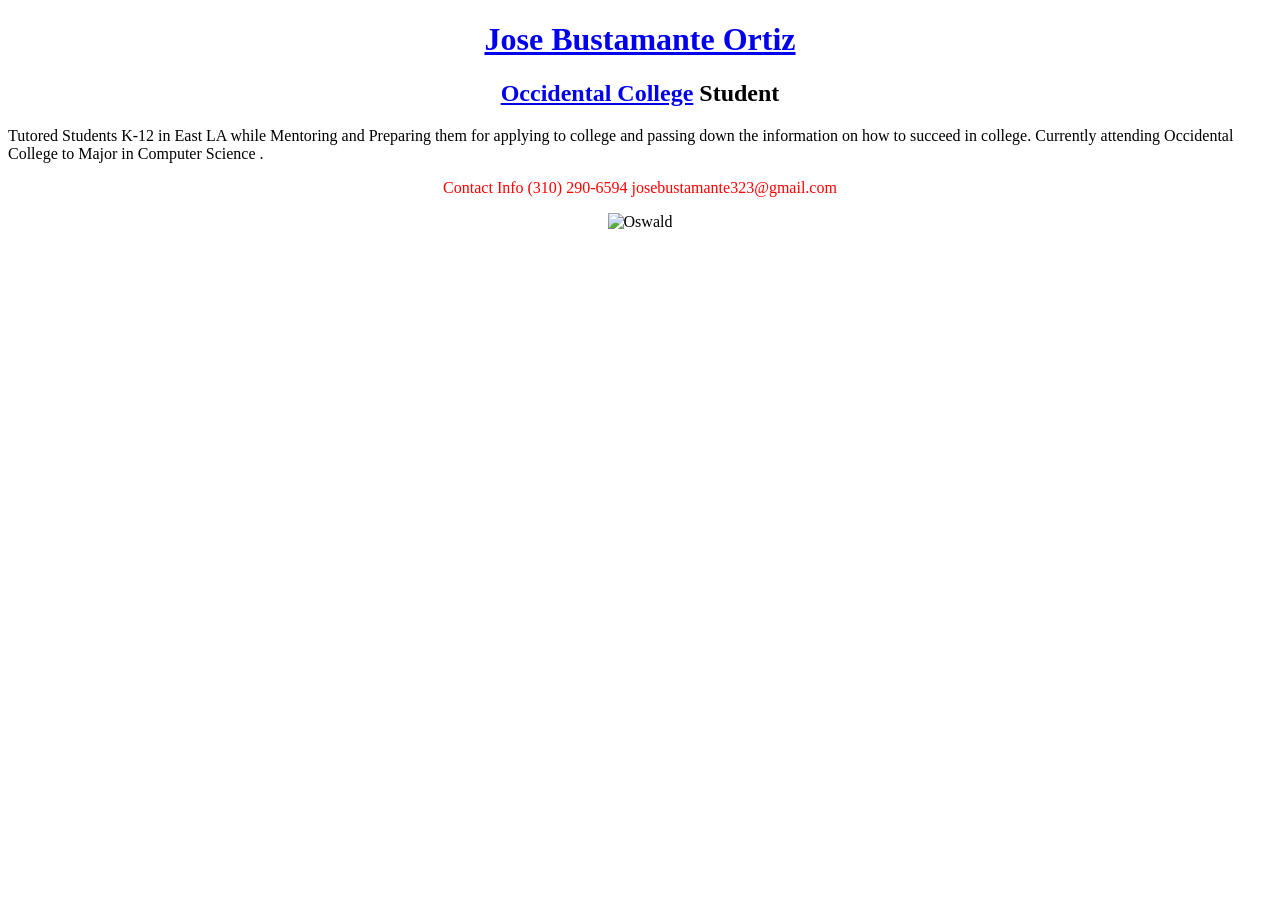
==== index.html @ 04fa24ae "Updated Lab 7 Website Check" ====
<!DOCTYPE HTML>
<html xmlns="http://www.w3.org/1999/html">
<head>
<meta charset="utf-8">
<title>Jose Bustamante's Website</title>
</head>
    <style>
        h1{text-align: center;}
    </style>
    <h1> <a href=<"www.linkedin.com/in/jose-bustamanteortiz">Jose Bustamante Ortiz</a></h1>
<body>
    <style>
        h2{text-align: center;}
        .ital { font-style:italic}
        .bold { font-weight:bold}
    </style>
    <h2><a href=<"https://oxy.edu">Occidental College</a> Student</h2>
</body>
Tutored Students K-12 in East LA while Mentoring and Preparing them for applying to college
        and passing down the information on how to succeed in college. Currently attending Occidental
        College to Major in Computer Science .

    <p style = "color: red">  Contact Info
    (310) 290-6594
    josebustamante323@gmail.com
    <p>
    <style>
        p{text-align: center;}
    </style>
<img src=https://www.oxy.edu/sites/default/files/oswald_400x400.png alt="Oswald">

</html>
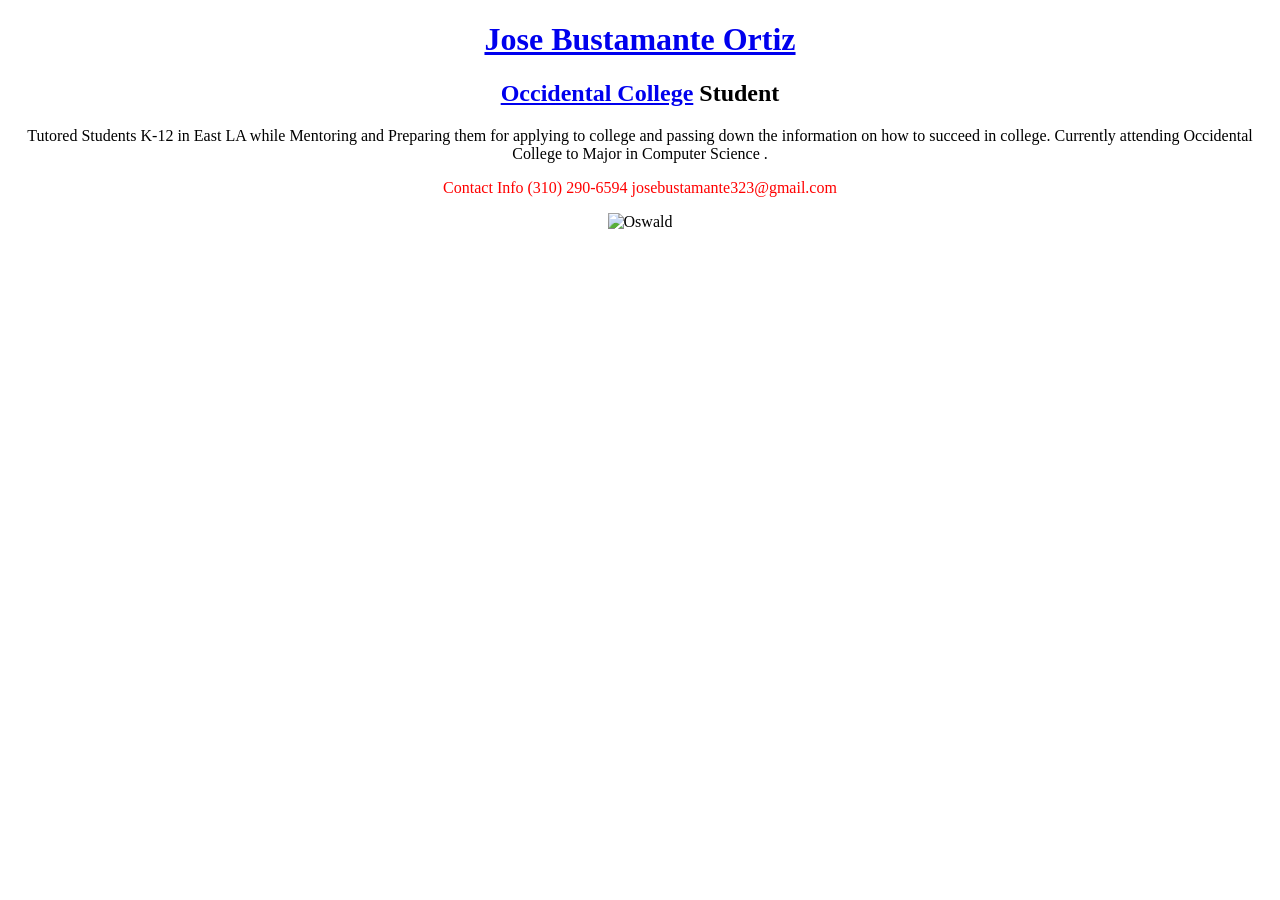
==== commit 704e92ed: "Final Lab 7 Fixed Both Links Now" ====
--- a/index.html
+++ b/index.html
@@ -3,30 +3,29 @@
 <head>
 <meta charset="utf-8">
 <title>Jose Bustamante's Website</title>
-</head>
     <style>
-        h1{text-align: center;}
-    </style>
-    <h1> <a href=<"www.linkedin.com/in/jose-bustamanteortiz">Jose Bustamante Ortiz</a></h1>
-<body>
-    <style>
-        h2{text-align: center;}
+        h1 {text-align: center;}
+         h2{text-align: center;}
         .ital { font-style:italic}
         .bold { font-weight:bold}
+        p{text-align: center;}
     </style>
-    <h2><a href=<"https://oxy.edu">Occidental College</a> Student</h2>
-</body>
-Tutored Students K-12 in East LA while Mentoring and Preparing them for applying to college
+</head>
+<body>
+
+    <h1> <a href="https://www.linkedin.com/in/jose-bustamanteortiz/">Jose Bustamante Ortiz</a></h1>
+
+    <h2><a href="https://oxy.edu">Occidental College</a> Student</h2>
+
+<p>Tutored Students K-12 in East LA while Mentoring and Preparing them for applying to college
         and passing down the information on how to succeed in college. Currently attending Occidental
-        College to Major in Computer Science .
+        College to Major in Computer Science .</p>
 
     <p style = "color: red">  Contact Info
     (310) 290-6594
     josebustamante323@gmail.com
     <p>
-    <style>
-        p{text-align: center;}
-    </style>
+
 <img src=https://www.oxy.edu/sites/default/files/oswald_400x400.png alt="Oswald">
-
+</body>
 </html>
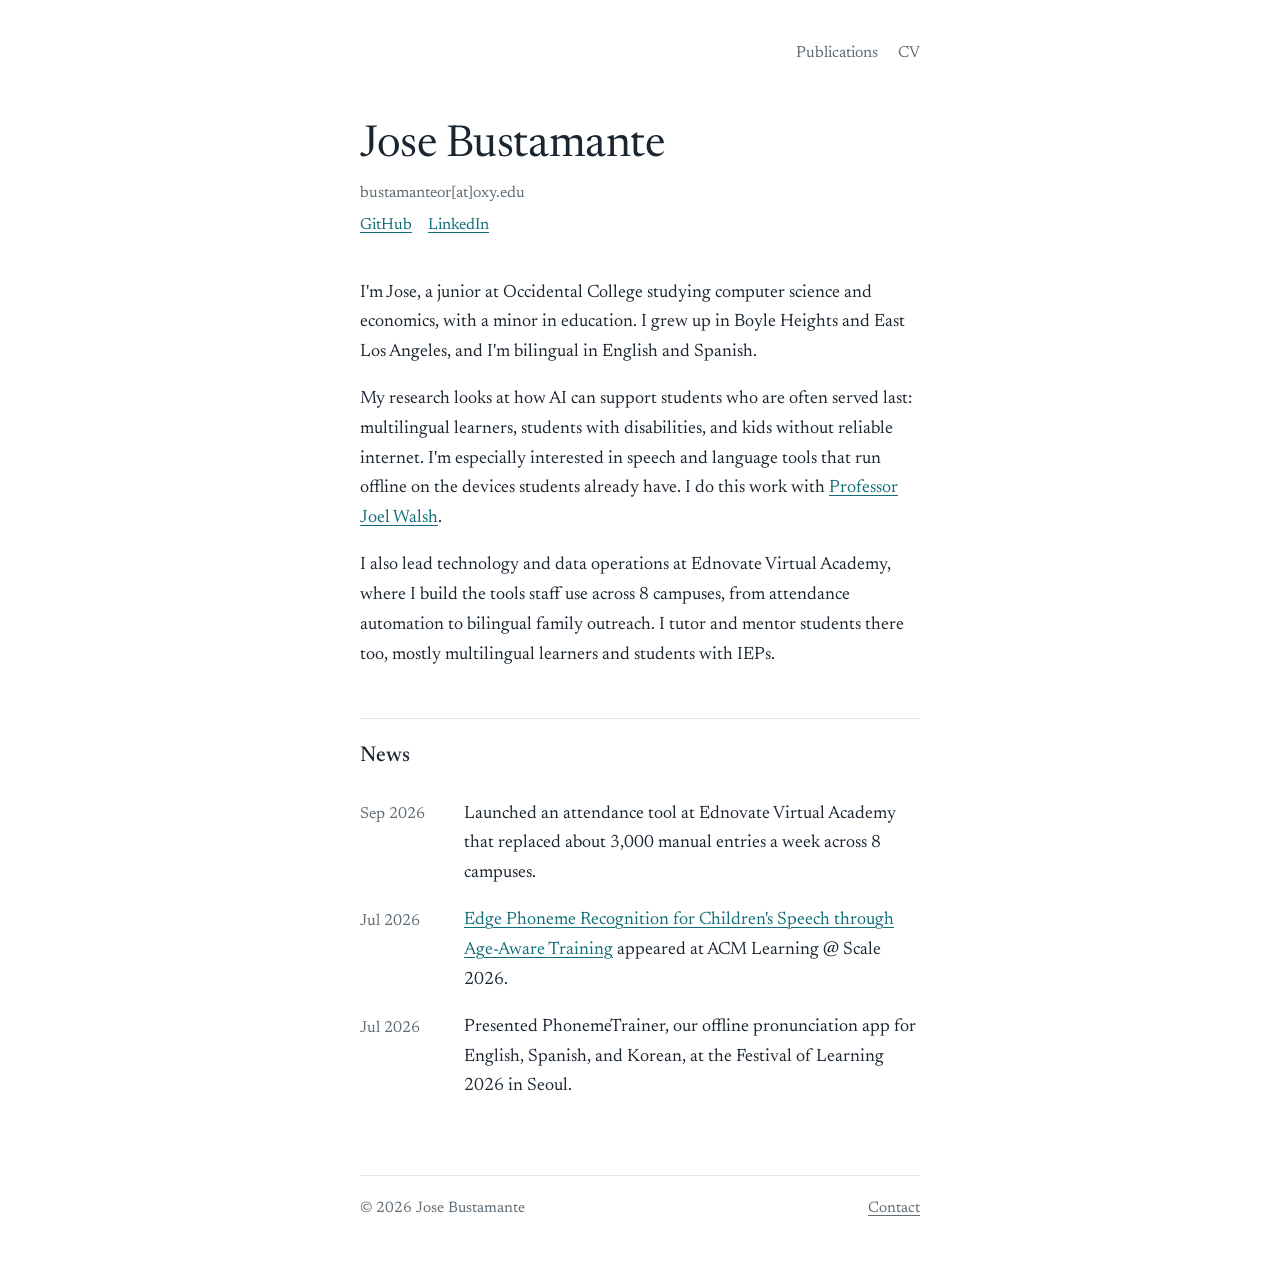
==== commit aeee3fab: "Initial Commit" ====
--- a/index.html
+++ b/index.html
@@ -1,31 +1,51 @@
-<!DOCTYPE HTML>
-<html xmlns="http://www.w3.org/1999/html">
-<head>
-<meta charset="utf-8">
-<title>Jose Bustamante's Website</title>
-    <style>
-        h1 {text-align: center;}
-         h2{text-align: center;}
-        .ital { font-style:italic}
-        .bold { font-weight:bold}
-        p{text-align: center;}
-    </style>
-</head>
-<body>
-
-    <h1> <a href="https://www.linkedin.com/in/jose-bustamanteortiz/">Jose Bustamante Ortiz</a></h1>
-
-    <h2><a href="https://oxy.edu">Occidental College</a> Student</h2>
-
-<p>Tutored Students K-12 in East LA while Mentoring and Preparing them for applying to college
-        and passing down the information on how to succeed in college. Currently attending Occidental
-        College to Major in Computer Science .</p>
-
-    <p style = "color: red">  Contact Info
-    (310) 290-6594
-    josebustamante323@gmail.com
-    <p>
-
-<img src=https://www.oxy.edu/sites/default/files/oswald_400x400.png alt="Oswald">
-</body>
-</html>+<!DOCTYPE html>
+<html lang="en">
+<head>
+<meta charset="utf-8">
+<meta name="viewport" content="width=device-width, initial-scale=1">
+<link rel="preconnect" href="https://fonts.googleapis.com">
+<link rel="preconnect" href="https://fonts.gstatic.com" crossorigin>
+<link href="https://fonts.googleapis.com/css2?family=Newsreader:ital,opsz,wght@0,6..72,400;0,6..72,500;1,6..72,400&display=swap" rel="stylesheet">
+<link rel="stylesheet" href="style.css">
+<title>Jose Bustamante</title>
+<meta name="description" content="Jose Bustamante: research on AI for multilingual learners, and data systems for schools.">
+</head>
+<body>
+<div class="wrap">
+  <nav>
+    <a href="publications.html">Publications</a>
+    <a href="cv.pdf">CV</a>
+  </nav>
+
+  <header>
+    <h1>Jose Bustamante</h1>
+    <p class="contact">bustamanteor[at]oxy.edu</p>
+    <ul class="links">
+      <li><a href="https://github.com/deterry">GitHub</a></li>
+      <li><a href="https://www.linkedin.com/in/YOUR-HANDLE/">LinkedIn</a></li>
+      <!-- <li><a href="https://scholar.google.com/citations?user=YOUR-ID">Scholar</a></li> -->
+    </ul>
+  </header>
+
+  <main>
+    <p>I'm Jose, a junior at Occidental College studying computer science and economics, with a minor in education. I grew up in Boyle Heights and East Los Angeles, and I'm bilingual in English and Spanish.</p>
+
+    <p>My research looks at how AI can support students who are often served last: multilingual learners, students with disabilities, and kids without reliable internet. I'm especially interested in speech and language tools that run offline on the devices students already have. I do this work with <a href="https://www.oxy.edu/academics/faculty/joel-walsh">Professor Joel Walsh</a>.</p>
+
+    <p>I also lead technology and data operations at Ednovate Virtual Academy, where I build the tools staff use across 8 campuses, from attendance automation to bilingual family outreach. I tutor and mentor students there too, mostly multilingual learners and students with IEPs.</p>
+
+    <h2>News</h2>
+    <ul class="news">
+      <li><time datetime="2026-09">Sep 2026</time><span>Launched an attendance tool at Ednovate Virtual Academy that replaced about 3,000 manual entries a week across 8 campuses.</span></li>
+      <li><time datetime="2026-07">Jul 2026</time><span><a href="https://arxiv.org/pdf/2608.10206">Edge Phoneme Recognition for Children's Speech through Age-Aware Training</a> appeared at ACM Learning @ Scale 2026.</span></li>
+      <li><time datetime="2026-07">Jul 2026</time><span>Presented PhonemeTrainer, our offline pronunciation app for English, Spanish, and Korean, at the Festival of Learning 2026 in Seoul.</span></li>
+    </ul>
+  </main>
+
+  <footer>
+    <span>&copy; 2026 Jose Bustamante</span>
+    <a href="mailto:bustamanteor@oxy.edu">Contact</a>
+  </footer>
+</div>
+</body>
+</html>
--- a/style.css
+++ b/style.css
@@ -0,0 +1,51 @@
+:root{
+  --bg:#FFFFFF; --ink:#1B2530; --muted:#5F6B75; --rule:#E3E7EA; --accent:#0F6E75;
+  --measure:38rem;
+}
+@media (prefers-color-scheme: dark){
+  :root{ --bg:#121A21; --ink:#E6ECF0; --muted:#98A6B1; --rule:#26323C; --accent:#6FB3BA; }
+}
+*{box-sizing:border-box}
+html{-webkit-text-size-adjust:100%}
+body{
+  margin:0; background:var(--bg); color:var(--ink);
+  font-family:"Newsreader", Georgia, "Times New Roman", serif;
+  font-size:1.125rem; line-height:1.65; font-optical-sizing:auto;
+}
+.wrap{max-width:var(--measure); margin:0 auto; padding:2.5rem 1.5rem 4rem}
+
+nav{display:flex; justify-content:flex-end; gap:1.25rem; font-size:1rem; margin-bottom:3.5rem}
+nav a{color:var(--muted); text-decoration:none}
+nav a:hover, nav a[aria-current="page"]{color:var(--ink)}
+
+a{color:var(--accent); text-decoration-thickness:1px; text-underline-offset:.18em}
+a:hover{text-decoration-thickness:2px}
+a:focus-visible{outline:2px solid var(--accent); outline-offset:3px; border-radius:2px}
+
+h1{font-weight:400; font-size:2.75rem; line-height:1.1; letter-spacing:-.01em; margin:0 0 .6rem}
+.contact{color:var(--muted); font-size:1rem; margin:0 0 .35rem}
+.links{display:flex; flex-wrap:wrap; gap:1rem; font-size:1rem; margin:0 0 2.5rem; padding:0; list-style:none}
+
+p{margin:0 0 1.1rem}
+h2{font-weight:500; font-size:1.35rem; margin:3rem 0 1rem; padding-top:1.25rem; border-top:1px solid var(--rule)}
+
+.news{list-style:none; margin:0; padding:0}
+.news li{display:grid; grid-template-columns:5.5rem 1fr; gap:1rem; padding:.55rem 0}
+.news time{color:var(--muted); font-size:1rem; font-variant-numeric:tabular-nums; padding-top:.1rem}
+
+.pubs{list-style:none; margin:0; padding:0}
+.pubs li{margin:0 0 1.75rem}
+.pub-title{font-weight:500}
+.pub-meta{color:var(--muted); font-size:1rem; margin:.15rem 0 .35rem}
+.pub-links{display:flex; gap:1rem; font-size:1rem}
+
+footer{margin-top:4rem; padding-top:1.25rem; border-top:1px solid var(--rule); color:var(--muted);
+  font-size:.95rem; display:flex; justify-content:space-between; gap:1rem; flex-wrap:wrap}
+footer a{color:var(--muted)}
+
+@media (max-width:520px){
+  body{font-size:1.0625rem}
+  h1{font-size:2.25rem}
+  nav{margin-bottom:2.5rem}
+  .news li{grid-template-columns:1fr; gap:0}
+}
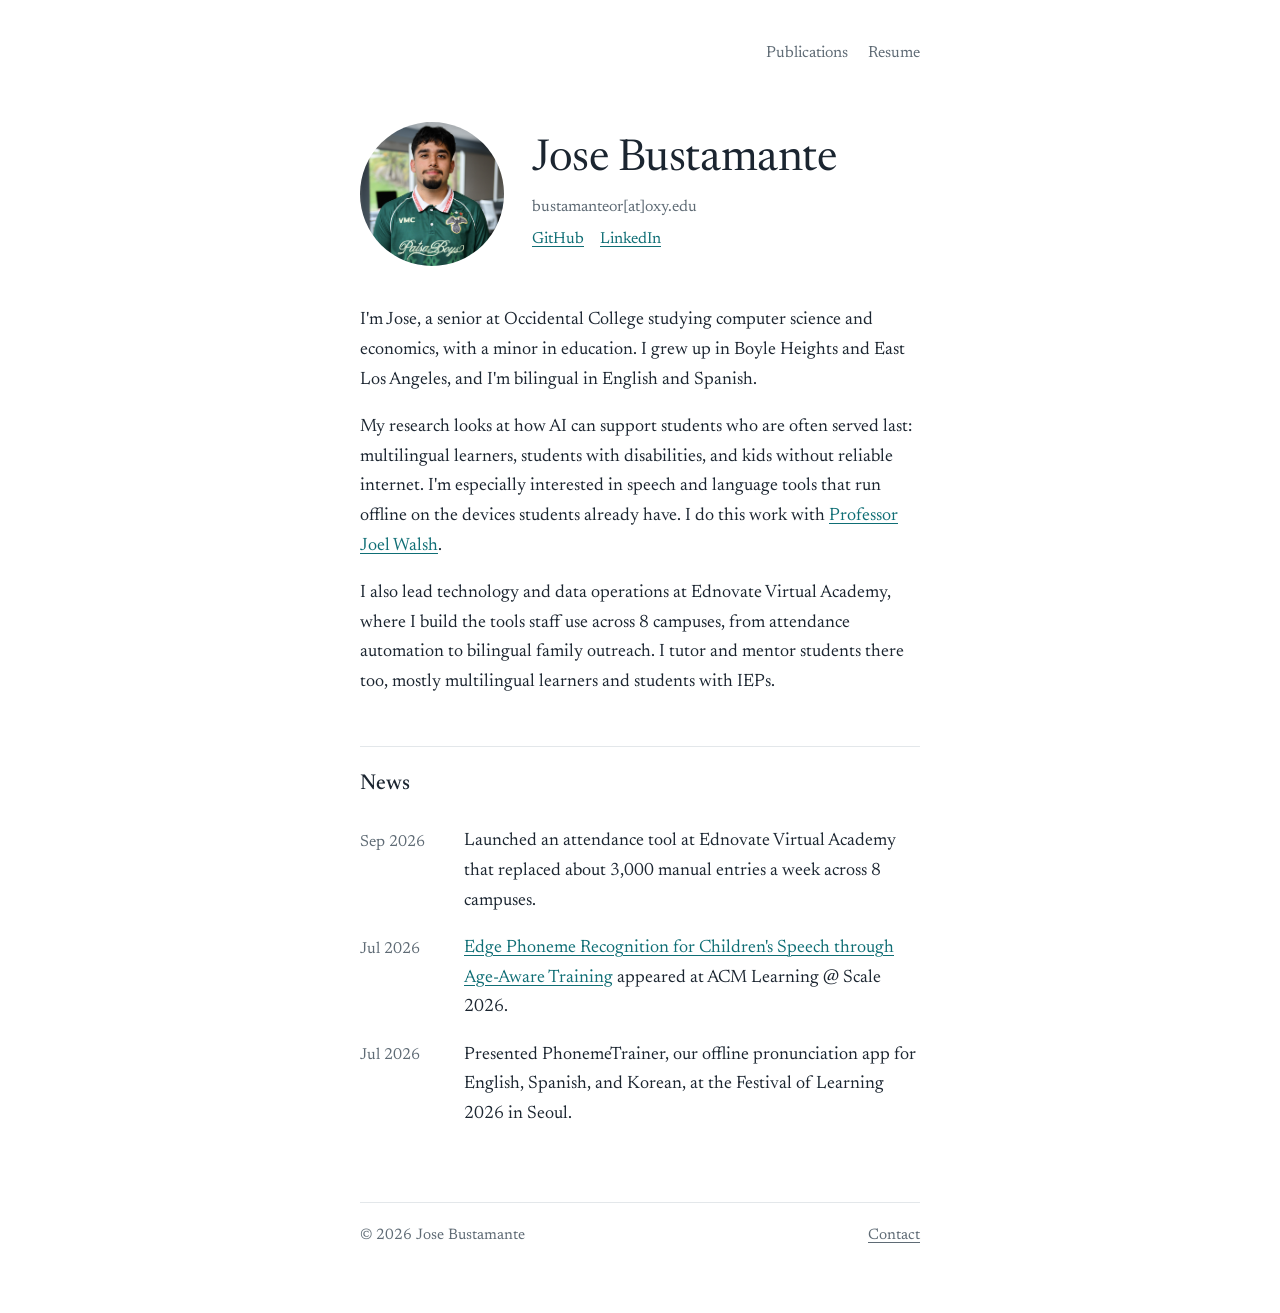
==== commit 37c59ca2: "Resume Upload + Headshot" ====
--- a/index.html
+++ b/index.html
@@ -14,21 +14,23 @@
 <div class="wrap">
   <nav>
     <a href="publications.html">Publications</a>
-    <a href="cv.pdf">CV</a>
+    <a href="Bustamante_Jose_Resume.pdf">Resume</a>
   </nav>
 
-  <header>
-    <h1>Jose Bustamante</h1>
-    <p class="contact">bustamanteor[at]oxy.edu</p>
-    <ul class="links">
-      <li><a href="https://github.com/deterry">GitHub</a></li>
-      <li><a href="https://www.linkedin.com/in/YOUR-HANDLE/">LinkedIn</a></li>
-      <!-- <li><a href="https://scholar.google.com/citations?user=YOUR-ID">Scholar</a></li> -->
-    </ul>
+  <header class="intro">
+    <img class="portrait" src="images/headshot.jpg" alt="Photo of Jose Bustamante" width="144" height="144">
+    <div>
+      <h1>Jose Bustamante</h1>
+      <p class="contact">bustamanteor[at]oxy.edu</p>
+      <ul class="links">
+        <li><a href="https://github.com/deterry">GitHub</a></li>
+        <li><a href="https://www.linkedin.com/in/jose-bustamanteortiz/">LinkedIn</a></li>
+      </ul>
+    </div>
   </header>
 
   <main>
-    <p>I'm Jose, a junior at Occidental College studying computer science and economics, with a minor in education. I grew up in Boyle Heights and East Los Angeles, and I'm bilingual in English and Spanish.</p>
+    <p>I'm Jose, a senior at Occidental College studying computer science and economics, with a minor in education. I grew up in Boyle Heights and East Los Angeles, and I'm bilingual in English and Spanish.</p>
 
     <p>My research looks at how AI can support students who are often served last: multilingual learners, students with disabilities, and kids without reliable internet. I'm especially interested in speech and language tools that run offline on the devices students already have. I do this work with <a href="https://www.oxy.edu/academics/faculty/joel-walsh">Professor Joel Walsh</a>.</p>
 
--- a/style.css
+++ b/style.css
@@ -49,3 +49,7 @@
   nav{margin-bottom:2.5rem}
   .news li{grid-template-columns:1fr; gap:0}
 }
+.intro{display:flex; align-items:center; gap:1.75rem; margin-bottom:2.5rem}
+.intro .links{margin-bottom:0}
+.portrait{width:9rem; height:9rem; object-fit:cover; border-radius:50%; flex-shrink:0}
+@media (max-width:520px){ .intro{flex-direction:column; align-items:flex-start; gap:1.25rem} }
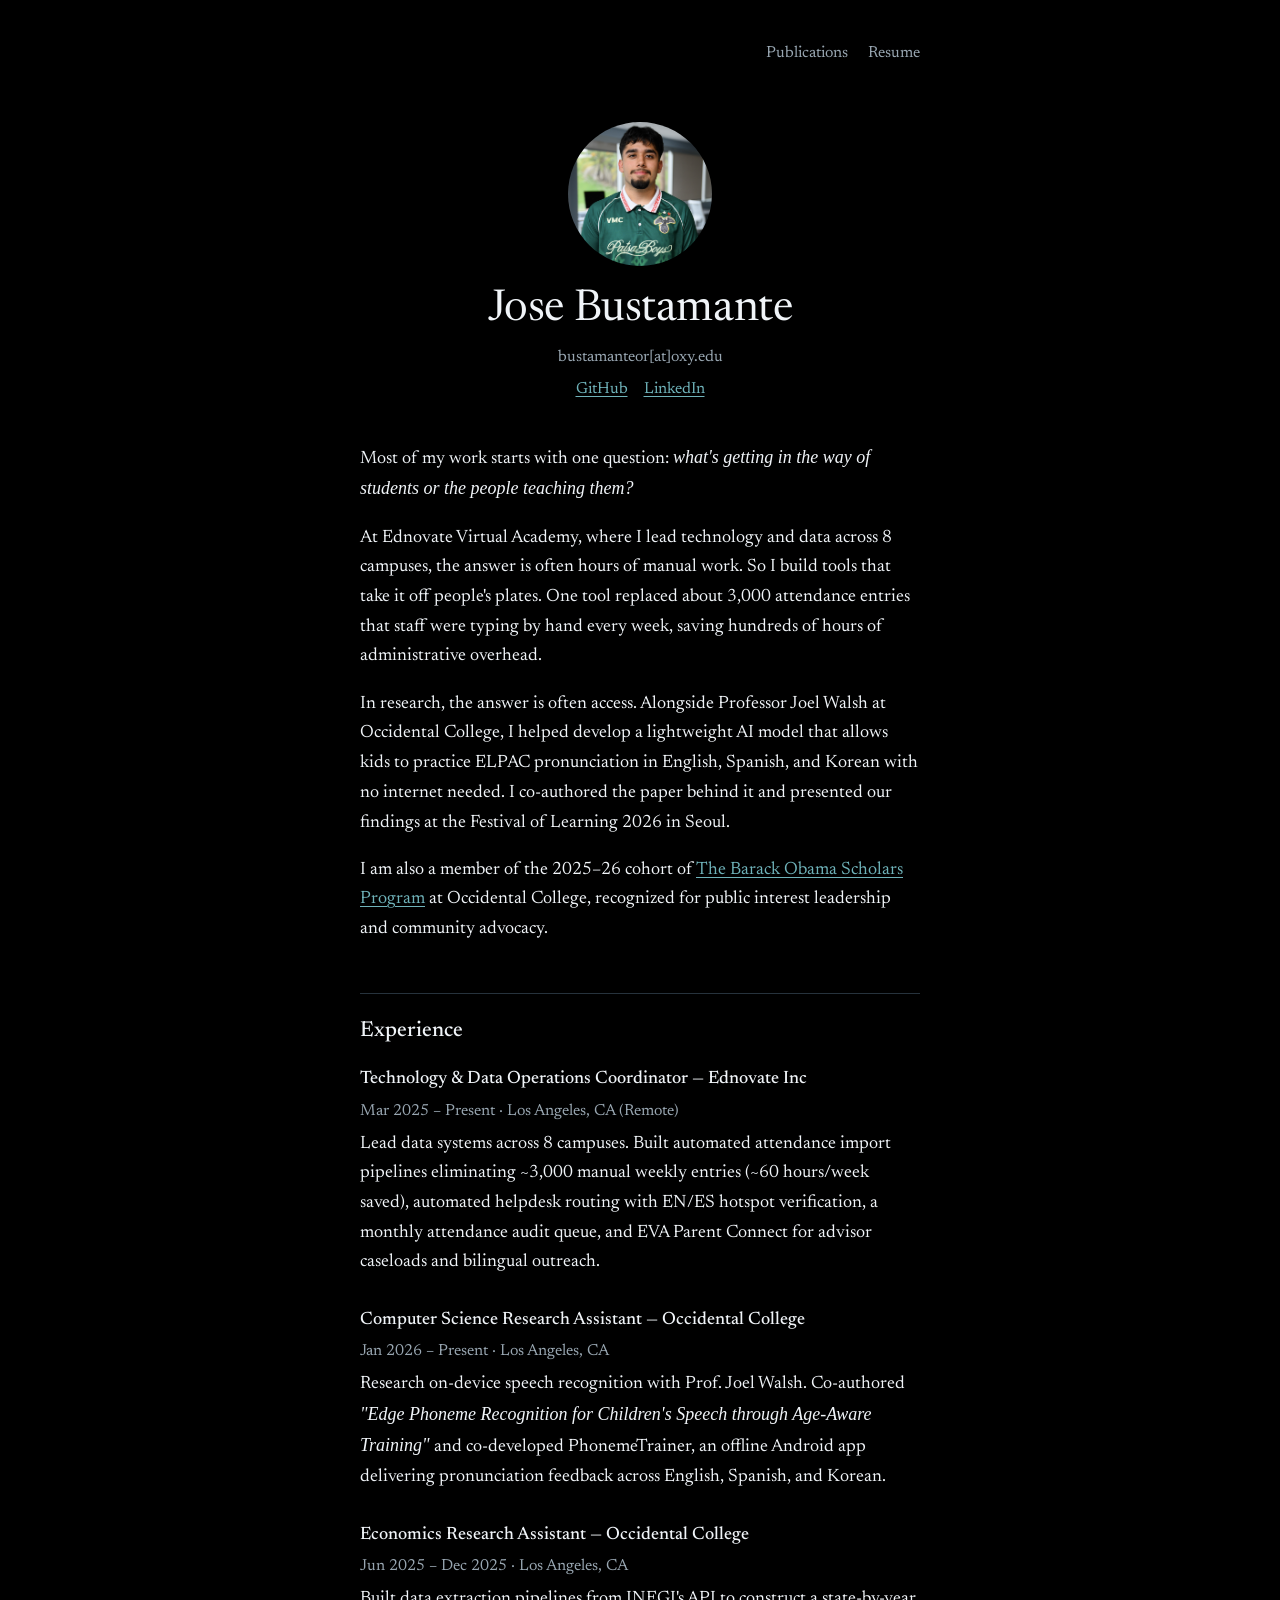
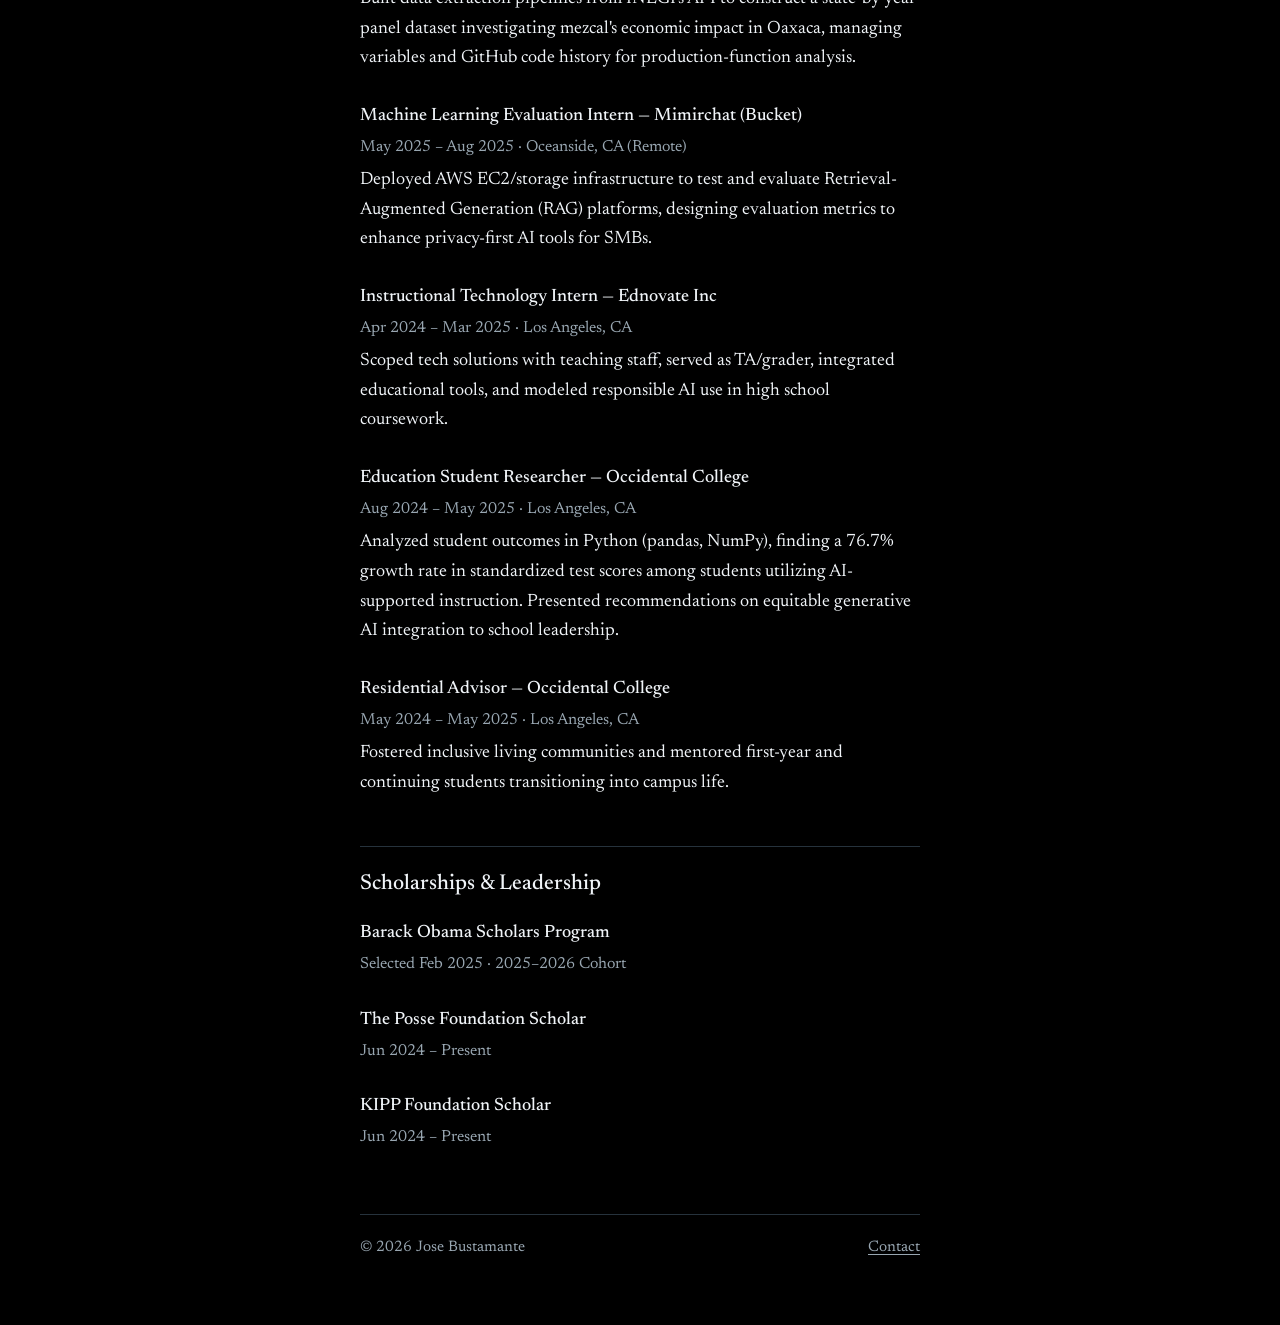
==== commit b4deff25: "Update index.html" ====
--- a/index.html
+++ b/index.html
@@ -30,17 +30,73 @@
   </header>
 
   <main>
-    <p>I'm Jose, a senior at Occidental College studying computer science and economics, with a minor in education. I grew up in Boyle Heights and East Los Angeles, and I'm bilingual in English and Spanish.</p>
+    <p>Most of my work starts with one question: <em>what's getting in the way of students or the people teaching them?</em></p>
 
-    <p>My research looks at how AI can support students who are often served last: multilingual learners, students with disabilities, and kids without reliable internet. I'm especially interested in speech and language tools that run offline on the devices students already have. I do this work with <a href="https://www.oxy.edu/academics/faculty/joel-walsh">Professor Joel Walsh</a>.</p>
+    <p>At Ednovate Virtual Academy, where I lead technology and data across 8 campuses, the answer is often hours of manual work. So I build tools that take it off people's plates. One tool replaced about 3,000 attendance entries that staff were typing by hand every week, saving hundreds of hours of administrative overhead.</p>
 
-    <p>I also lead technology and data operations at Ednovate Virtual Academy, where I build the tools staff use across 8 campuses, from attendance automation to bilingual family outreach. I tutor and mentor students there too, mostly multilingual learners and students with IEPs.</p>
+    <p>In research, the answer is often access. Alongside Professor Joel Walsh at Occidental College, I helped develop a lightweight AI model that allows kids to practice ELPAC pronunciation in English, Spanish, and Korean with no internet needed. I co-authored the paper behind it and presented our findings at the Festival of Learning 2026 in Seoul.</p>
 
-    <h2>News</h2>
-    <ul class="news">
-      <li><time datetime="2026-09">Sep 2026</time><span>Launched an attendance tool at Ednovate Virtual Academy that replaced about 3,000 manual entries a week across 8 campuses.</span></li>
-      <li><time datetime="2026-07">Jul 2026</time><span><a href="https://arxiv.org/pdf/2608.10206">Edge Phoneme Recognition for Children's Speech through Age-Aware Training</a> appeared at ACM Learning @ Scale 2026.</span></li>
-      <li><time datetime="2026-07">Jul 2026</time><span>Presented PhonemeTrainer, our offline pronunciation app for English, Spanish, and Korean, at the Festival of Learning 2026 in Seoul.</span></li>
+    <p>I am also a member of the 2025–26 cohort of <a href="https://www.oxy.edu/academics/programs-initiatives/barack-obama-scholars-program">The Barack Obama Scholars Program</a> at Occidental College, recognized for public interest leadership and community advocacy.</p>
+
+    <h2>Experience</h2>
+    <ul class="pubs">
+      <li>
+        <div class="pub-title">Technology & Data Operations Coordinator — Ednovate Inc</div>
+        <div class="pub-meta">Mar 2025 – Present · Los Angeles, CA (Remote)</div>
+        <p>Lead data systems across 8 campuses. Built automated attendance import pipelines eliminating ~3,000 manual weekly entries (~60 hours/week saved), automated helpdesk routing with EN/ES hotspot verification, a monthly attendance audit queue, and EVA Parent Connect for advisor caseloads and bilingual outreach.</p>
+      </li>
+
+      <li>
+        <div class="pub-title">Computer Science Research Assistant — Occidental College</div>
+        <div class="pub-meta">Jan 2026 – Present · Los Angeles, CA</div>
+        <p>Research on-device speech recognition with Prof. Joel Walsh. Co-authored <em>"Edge Phoneme Recognition for Children's Speech through Age-Aware Training"</em> and co-developed PhonemeTrainer, an offline Android app delivering pronunciation feedback across English, Spanish, and Korean.</p>
+      </li>
+
+      <li>
+        <div class="pub-title">Economics Research Assistant — Occidental College</div>
+        <div class="pub-meta">Jun 2025 – Dec 2025 · Los Angeles, CA</div>
+        <p>Built data extraction pipelines from INEGI's API to construct a state-by-year panel dataset investigating mezcal's economic impact in Oaxaca, managing variables and GitHub code history for production-function analysis.</p>
+      </li>
+
+      <li>
+        <div class="pub-title">Machine Learning Evaluation Intern — Mimirchat (Bucket)</div>
+        <div class="pub-meta">May 2025 – Aug 2025 · Oceanside, CA (Remote)</div>
+        <p>Deployed AWS EC2/storage infrastructure to test and evaluate Retrieval-Augmented Generation (RAG) platforms, designing evaluation metrics to enhance privacy-first AI tools for SMBs.</p>
+      </li>
+
+      <li>
+        <div class="pub-title">Instructional Technology Intern — Ednovate Inc</div>
+        <div class="pub-meta">Apr 2024 – Mar 2025 · Los Angeles, CA</div>
+        <p>Scoped tech solutions with teaching staff, served as TA/grader, integrated educational tools, and modeled responsible AI use in high school coursework.</p>
+      </li>
+
+      <li>
+        <div class="pub-title">Education Student Researcher — Occidental College</div>
+        <div class="pub-meta">Aug 2024 – May 2025 · Los Angeles, CA</div>
+        <p>Analyzed student outcomes in Python (pandas, NumPy), finding a 76.7% growth rate in standardized test scores among students utilizing AI-supported instruction. Presented recommendations on equitable generative AI integration to school leadership.</p>
+      </li>
+
+      <li>
+        <div class="pub-title">Residential Advisor — Occidental College</div>
+        <div class="pub-meta">May 2024 – May 2025 · Los Angeles, CA</div>
+        <p>Fostered inclusive living communities and mentored first-year and continuing students transitioning into campus life.</p>
+      </li>
+    </ul>
+
+    <h2>Scholarships & Leadership</h2>
+    <ul class="pubs">
+      <li>
+        <div class="pub-title">Barack Obama Scholars Program</div>
+        <div class="pub-meta">Selected Feb 2025 · 2025–2026 Cohort</div>
+      </li>
+      <li>
+        <div class="pub-title">The Posse Foundation Scholar</div>
+        <div class="pub-meta">Jun 2024 – Present</div>
+      </li>
+      <li>
+        <div class="pub-title">KIPP Foundation Scholar</div>
+        <div class="pub-meta">Jun 2024 – Present</div>
+      </li>
     </ul>
   </main>
 
@@ -50,4 +106,4 @@
   </footer>
 </div>
 </body>
-</html>
+</html>
--- a/style.css
+++ b/style.css
@@ -1,55 +1,134 @@
-:root{
-  --bg:#FFFFFF; --ink:#1B2530; --muted:#5F6B75; --rule:#E3E7EA; --accent:#0F6E75;
-  --measure:38rem;
+:root {
+  --bg: #000000;
+  --ink: #F0F4F8;
+  --muted: #98A6B1;
+  --rule: #26323C;
+  --accent: #6FB3BA;
+  --measure: 38rem;
 }
-@media (prefers-color-scheme: dark){
-  :root{ --bg:#121A21; --ink:#E6ECF0; --muted:#98A6B1; --rule:#26323C; --accent:#6FB3BA; }
+
+* { box-sizing: border-box; }
+html { -webkit-text-size-adjust: 100%; }
+
+body {
+  margin: 0;
+  background: var(--bg);
+  color: var(--ink);
+  font-family: "Newsreader", Georgia, "Times New Roman", serif;
+  font-size: 1.125rem;
+  line-height: 1.65;
+  font-optical-sizing: auto;
 }
-*{box-sizing:border-box}
-html{-webkit-text-size-adjust:100%}
-body{
-  margin:0; background:var(--bg); color:var(--ink);
-  font-family:"Newsreader", Georgia, "Times New Roman", serif;
-  font-size:1.125rem; line-height:1.65; font-optical-sizing:auto;
+
+.wrap {
+  max-width: var(--measure);
+  margin: 0 auto;
+  padding: 2.5rem 1.5rem 4rem;
 }
-.wrap{max-width:var(--measure); margin:0 auto; padding:2.5rem 1.5rem 4rem}
 
-nav{display:flex; justify-content:flex-end; gap:1.25rem; font-size:1rem; margin-bottom:3.5rem}
-nav a{color:var(--muted); text-decoration:none}
-nav a:hover, nav a[aria-current="page"]{color:var(--ink)}
+/* Navigation */
+nav {
+  display: flex;
+  justify-content: flex-end;
+  gap: 1.25rem;
+  font-size: 1rem;
+  margin-bottom: 3.5rem;
+}
+nav a { color: var(--muted); text-decoration: none; }
+nav a:hover, nav a[aria-current="page"] { color: var(--ink); }
 
-a{color:var(--accent); text-decoration-thickness:1px; text-underline-offset:.18em}
-a:hover{text-decoration-thickness:2px}
-a:focus-visible{outline:2px solid var(--accent); outline-offset:3px; border-radius:2px}
+/* Links */
+a {
+  color: var(--accent);
+  text-decoration-thickness: 1px;
+  text-underline-offset: .18em;
+}
+a:hover { text-decoration-thickness: 2px; }
+a:focus-visible {
+  outline: 2px solid var(--accent);
+  outline-offset: 3px;
+  border-radius: 2px;
+}
 
-h1{font-weight:400; font-size:2.75rem; line-height:1.1; letter-spacing:-.01em; margin:0 0 .6rem}
-.contact{color:var(--muted); font-size:1rem; margin:0 0 .35rem}
-.links{display:flex; flex-wrap:wrap; gap:1rem; font-size:1rem; margin:0 0 2.5rem; padding:0; list-style:none}
+/* Headings & Structure */
+h1 {
+  font-weight: 400;
+  font-size: 2.75rem;
+  line-height: 1.1;
+  letter-spacing: -.01em;
+  margin: 0 0 .6rem;
+}
+.contact { color: var(--muted); font-size: 1rem; margin: 0 0 .35rem; }
+.links {
+  display: flex;
+  flex-wrap: wrap;
+  gap: 1rem;
+  font-size: 1rem;
+  margin: 0 0 2.5rem;
+  padding: 0;
+  list-style: none;
+}
 
-p{margin:0 0 1.1rem}
-h2{font-weight:500; font-size:1.35rem; margin:3rem 0 1rem; padding-top:1.25rem; border-top:1px solid var(--rule)}
+p { margin: 0 0 1.1rem; }
+h2 {
+  font-weight: 500;
+  font-size: 1.35rem;
+  margin: 3rem 0 1rem;
+  padding-top: 1.25rem;
+  border-top: 1px solid var(--rule);
+}
 
-.news{list-style:none; margin:0; padding:0}
-.news li{display:grid; grid-template-columns:5.5rem 1fr; gap:1rem; padding:.55rem 0}
-.news time{color:var(--muted); font-size:1rem; font-variant-numeric:tabular-nums; padding-top:.1rem}
+/* Centered Header / Headshot Block */
+.intro {
+  display: flex;
+  flex-direction: column;
+  align-items: center;
+  text-align: center;
+  gap: 1.25rem;
+  margin-bottom: 2.5rem;
+}
+.intro .links {
+  justify-content: center;
+  margin-bottom: 0;
+}
+.portrait {
+  width: 9rem;
+  height: 9rem;
+  object-fit: cover;
+  border-radius: 50%;
+  flex-shrink: 0;
+}
 
-.pubs{list-style:none; margin:0; padding:0}
-.pubs li{margin:0 0 1.75rem}
-.pub-title{font-weight:500}
-.pub-meta{color:var(--muted); font-size:1rem; margin:.15rem 0 .35rem}
-.pub-links{display:flex; gap:1rem; font-size:1rem}
+/* Lists */
+.news { list-style: none; margin: 0; padding: 0; }
+.news li { display: grid; grid-template-columns: 5.5rem 1fr; gap: 1rem; padding: .55rem 0; }
+.news time { color: var(--muted); font-size: 1rem; font-variant-numeric: tabular-nums; padding-top: .1rem; }
 
-footer{margin-top:4rem; padding-top:1.25rem; border-top:1px solid var(--rule); color:var(--muted);
-  font-size:.95rem; display:flex; justify-content:space-between; gap:1rem; flex-wrap:wrap}
-footer a{color:var(--muted)}
+.pubs { list-style: none; margin: 0; padding: 0; }
+.pubs li { margin: 0 0 1.75rem; }
+.pub-title { font-weight: 500; }
+.pub-meta { color: var(--muted); font-size: 1rem; margin: .15rem 0 .35rem; }
+.pub-links { display: flex; gap: 1rem; font-size: 1rem; }
 
-@media (max-width:520px){
-  body{font-size:1.0625rem}
-  h1{font-size:2.25rem}
-  nav{margin-bottom:2.5rem}
-  .news li{grid-template-columns:1fr; gap:0}
+/* Footer */
+footer {
+  margin-top: 4rem;
+  padding-top: 1.25rem;
+  border-top: 1px solid var(--rule);
+  color: var(--muted);
+  font-size: .95rem;
+  display: flex;
+  justify-content: space-between;
+  gap: 1rem;
+  flex-wrap: wrap;
 }
-.intro{display:flex; align-items:center; gap:1.75rem; margin-bottom:2.5rem}
-.intro .links{margin-bottom:0}
-.portrait{width:9rem; height:9rem; object-fit:cover; border-radius:50%; flex-shrink:0}
-@media (max-width:520px){ .intro{flex-direction:column; align-items:flex-start; gap:1.25rem} }+footer a { color: var(--muted); }
+
+/* Mobile Responsive */
+@media (max-width: 520px) {
+  body { font-size: 1.0625rem; }
+  h1 { font-size: 2.25rem; }
+  nav { margin-bottom: 2.5rem; }
+  .news li { grid-template-columns: 1fr; gap: 0; }
+  .intro { flex-direction: column; align-items: center; gap: 1.25rem; }
+}
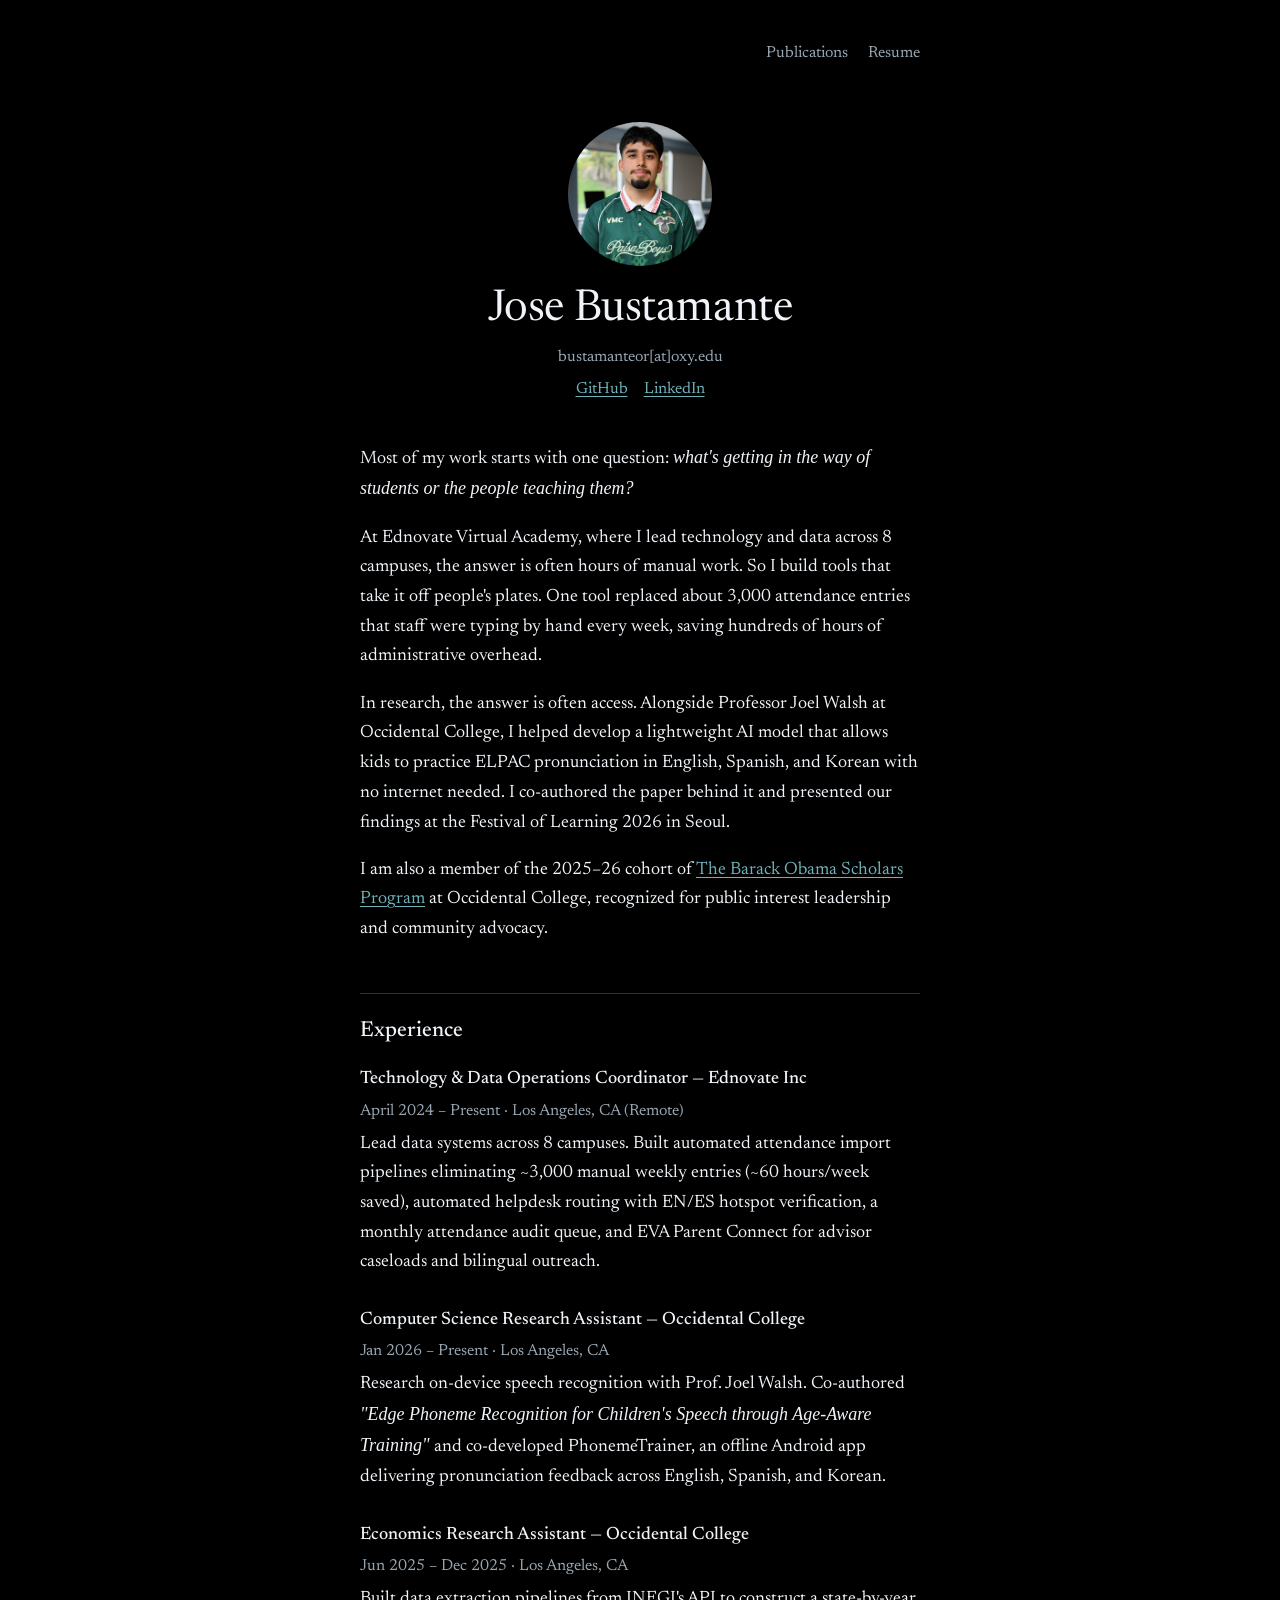
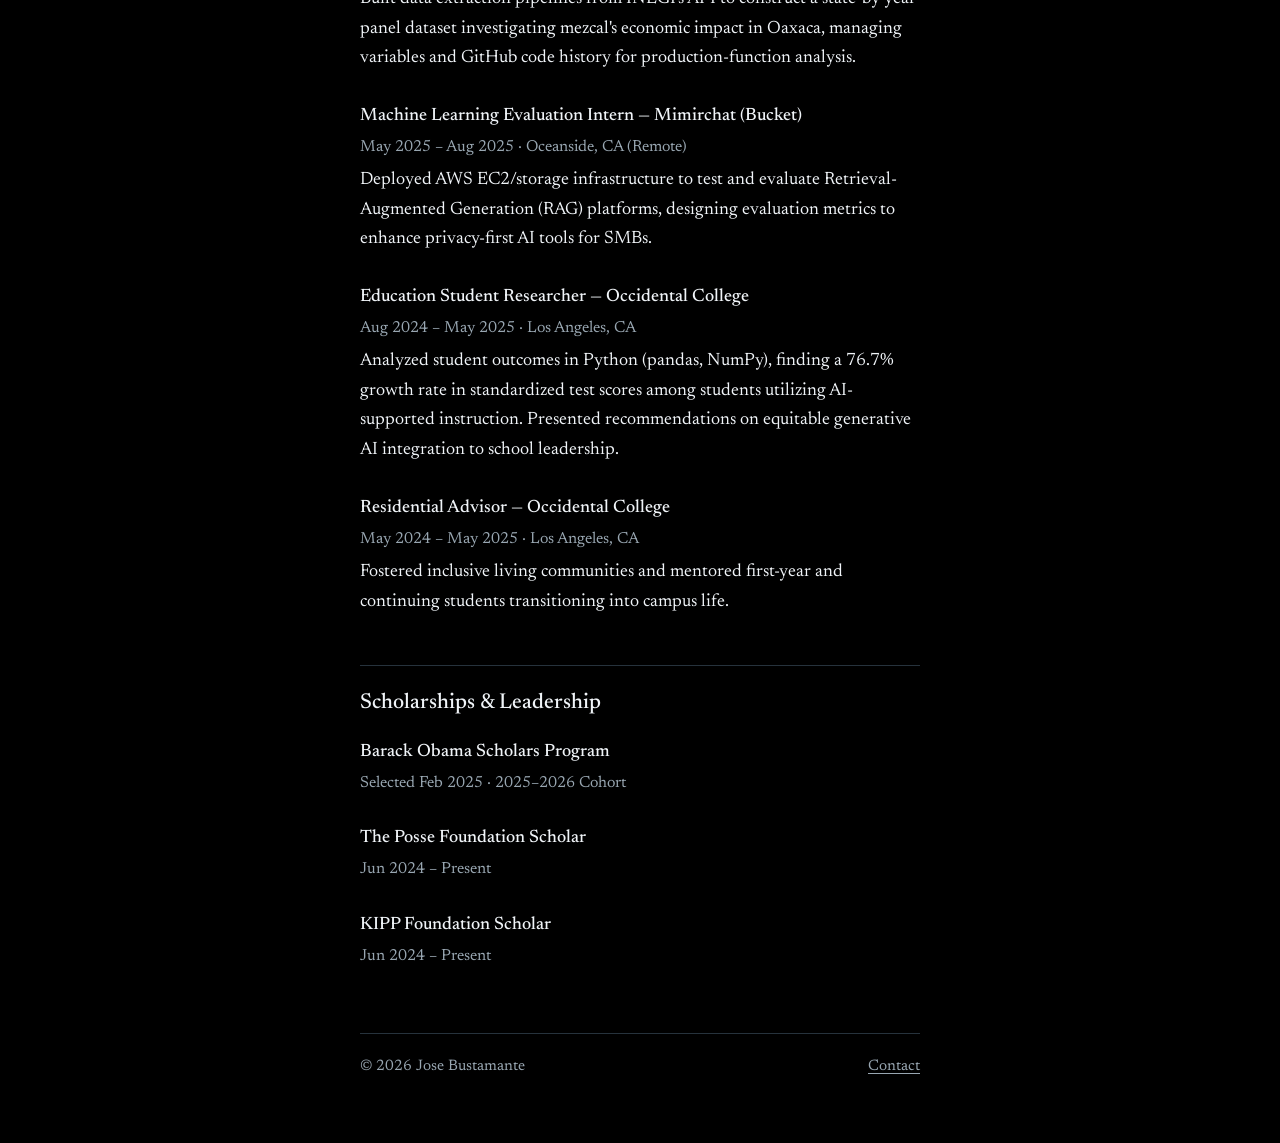
==== commit 5993a9c3: "Fixed Obama Scholars Link in Index" ====
--- a/index.html
+++ b/index.html
@@ -36,13 +36,13 @@
 
     <p>In research, the answer is often access. Alongside Professor Joel Walsh at Occidental College, I helped develop a lightweight AI model that allows kids to practice ELPAC pronunciation in English, Spanish, and Korean with no internet needed. I co-authored the paper behind it and presented our findings at the Festival of Learning 2026 in Seoul.</p>
 
-    <p>I am also a member of the 2025–26 cohort of <a href="https://www.oxy.edu/academics/programs-initiatives/barack-obama-scholars-program">The Barack Obama Scholars Program</a> at Occidental College, recognized for public interest leadership and community advocacy.</p>
+    <p>I am also a member of the 2025–26 cohort of <a href="https://obamascholars.oxy.edu/program/scholars/meet-2025-26-cohort">The Barack Obama Scholars Program</a> at Occidental College, recognized for public interest leadership and community advocacy.</p>
 
     <h2>Experience</h2>
     <ul class="pubs">
       <li>
         <div class="pub-title">Technology & Data Operations Coordinator — Ednovate Inc</div>
-        <div class="pub-meta">Mar 2025 – Present · Los Angeles, CA (Remote)</div>
+        <div class="pub-meta">April 2024 – Present · Los Angeles, CA (Remote)</div>
         <p>Lead data systems across 8 campuses. Built automated attendance import pipelines eliminating ~3,000 manual weekly entries (~60 hours/week saved), automated helpdesk routing with EN/ES hotspot verification, a monthly attendance audit queue, and EVA Parent Connect for advisor caseloads and bilingual outreach.</p>
       </li>
 
@@ -62,12 +62,6 @@
         <div class="pub-title">Machine Learning Evaluation Intern — Mimirchat (Bucket)</div>
         <div class="pub-meta">May 2025 – Aug 2025 · Oceanside, CA (Remote)</div>
         <p>Deployed AWS EC2/storage infrastructure to test and evaluate Retrieval-Augmented Generation (RAG) platforms, designing evaluation metrics to enhance privacy-first AI tools for SMBs.</p>
-      </li>
-
-      <li>
-        <div class="pub-title">Instructional Technology Intern — Ednovate Inc</div>
-        <div class="pub-meta">Apr 2024 – Mar 2025 · Los Angeles, CA</div>
-        <p>Scoped tech solutions with teaching staff, served as TA/grader, integrated educational tools, and modeled responsible AI use in high school coursework.</p>
       </li>
 
       <li>
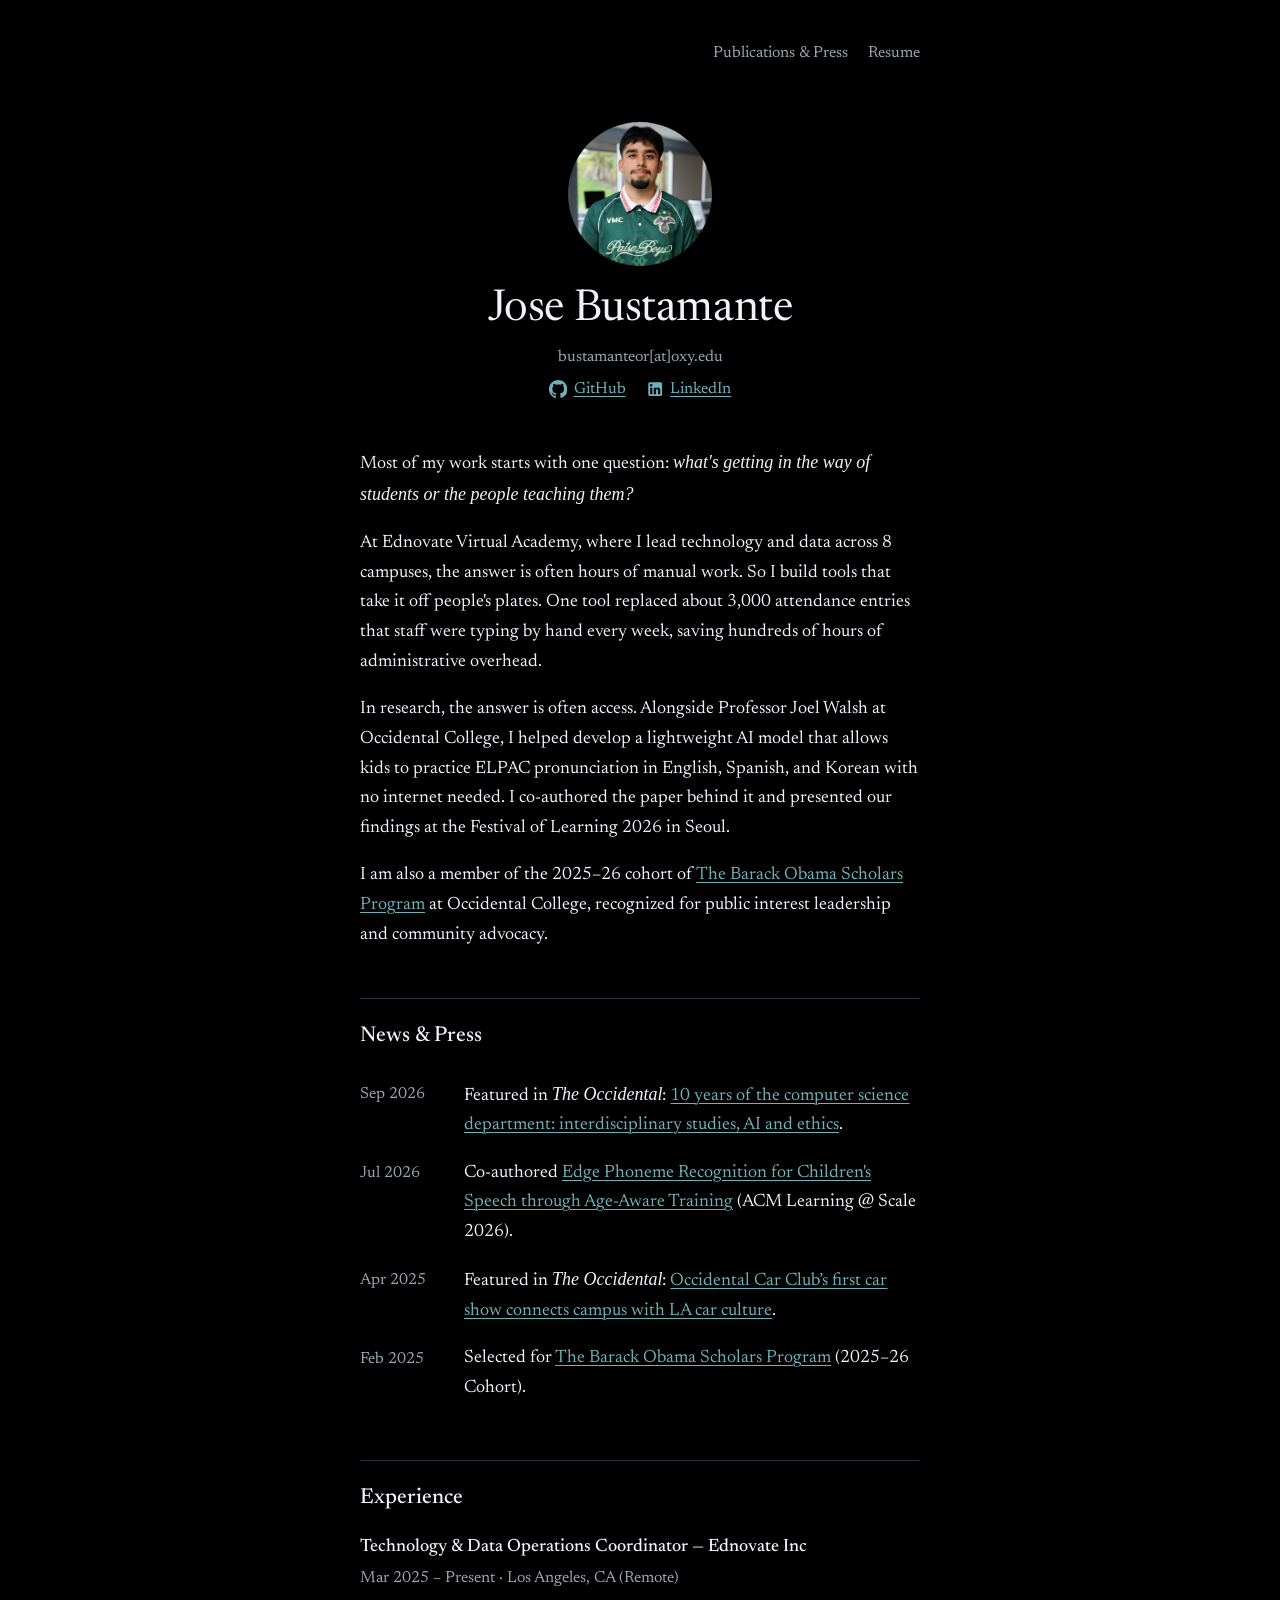
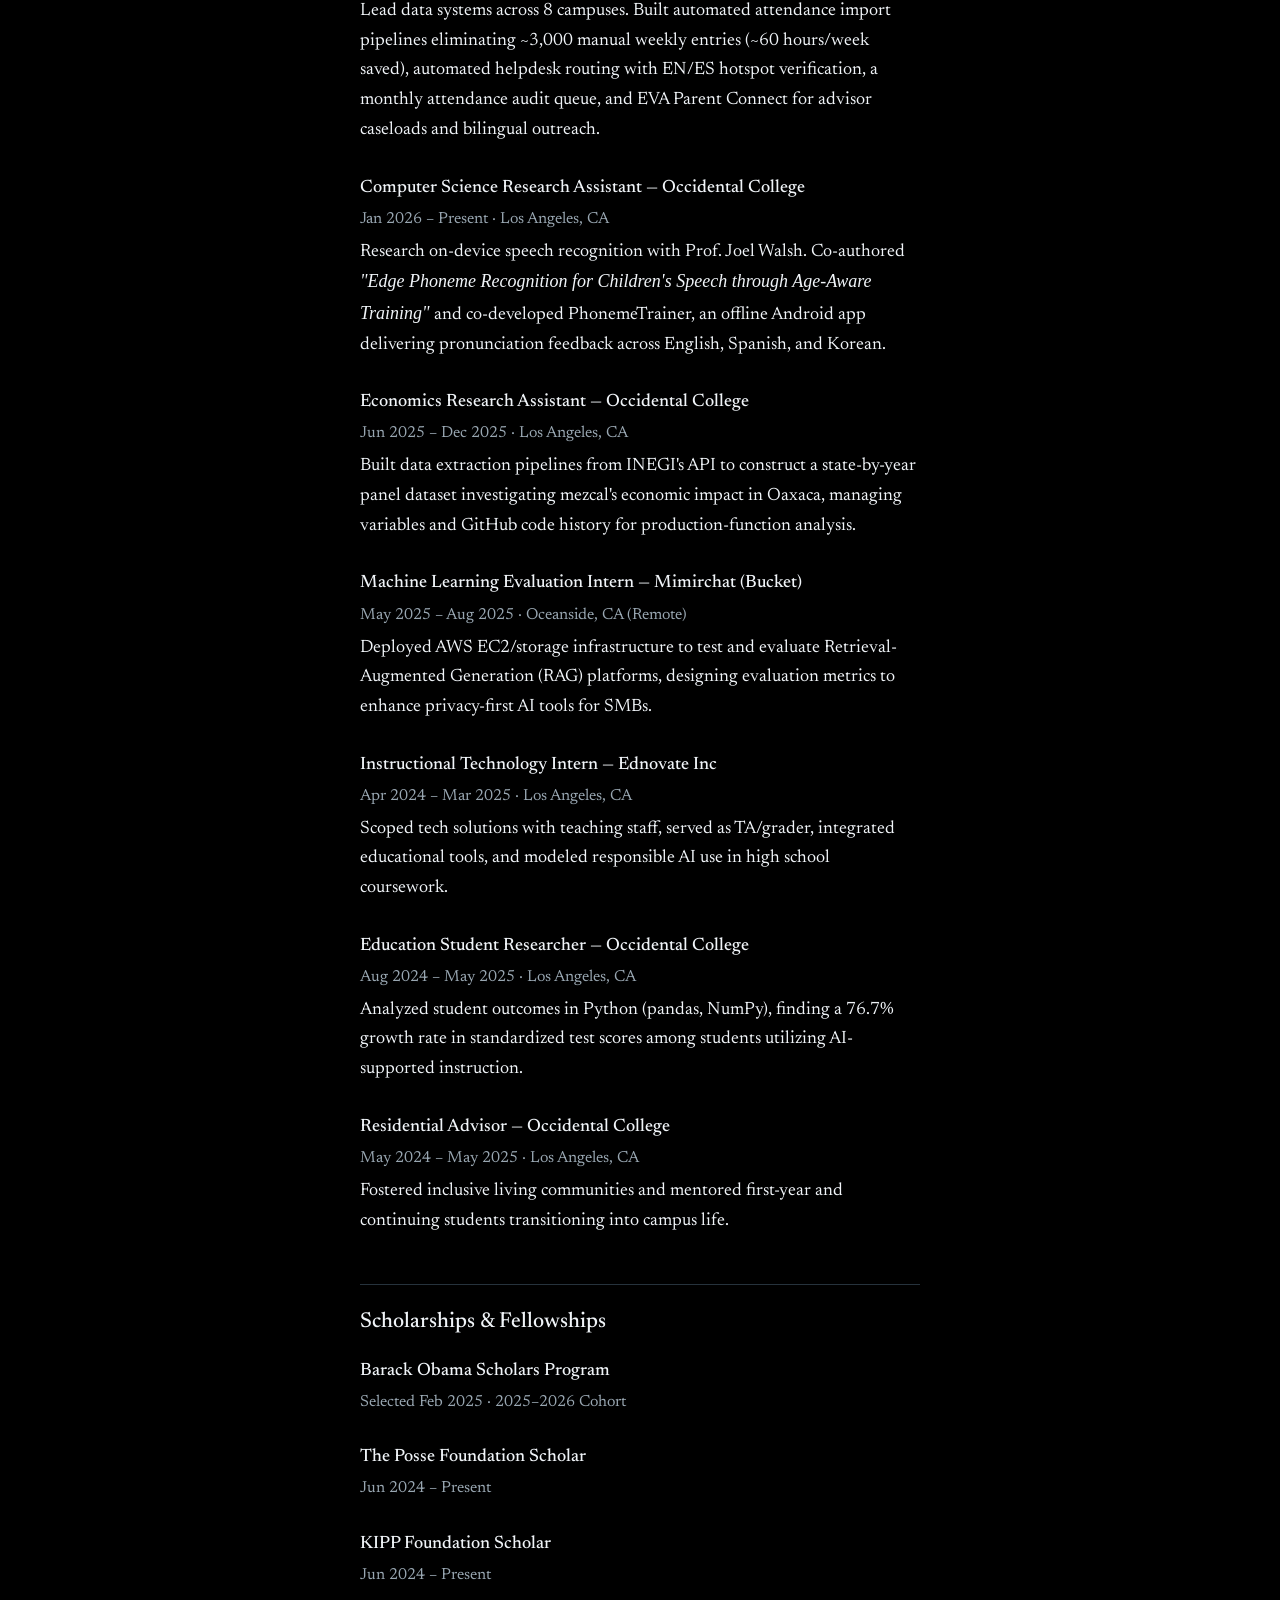
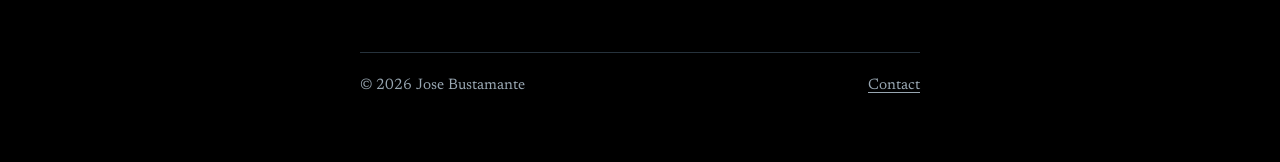
==== commit b9f7b299: "Added News & Publications" ====
--- a/index.html
+++ b/index.html
@@ -13,7 +13,7 @@
 <body>
 <div class="wrap">
   <nav>
-    <a href="publications.html">Publications</a>
+    <a href="publications.html">Publications & Press</a>
     <a href="Bustamante_Jose_Resume.pdf">Resume</a>
   </nav>
 
@@ -23,8 +23,18 @@
       <h1>Jose Bustamante</h1>
       <p class="contact">bustamanteor[at]oxy.edu</p>
       <ul class="links">
-        <li><a href="https://github.com/deterry">GitHub</a></li>
-        <li><a href="https://www.linkedin.com/in/jose-bustamanteortiz/">LinkedIn</a></li>
+        <li>
+          <a href="https://github.com/deterry" target="_blank" rel="noopener">
+            <svg class="icon" viewBox="0 0 24 24" aria-hidden="true"><path d="M12 0C5.37 0 0 5.37 0 12c0 5.31 3.435 9.795 8.205 11.385.6.105.825-.255.825-.57 0-.285-.015-1.23-.015-2.235-3.015.555-3.795-.735-4.035-1.41-.135-.345-.72-1.41-1.23-1.695-.42-.225-1.02-.78-.015-.795.945-.015 1.62.87 1.845 1.23 1.08 1.815 2.805 1.305 3.495.99.105-.78.42-1.305.765-1.605-2.67-.3-5.46-1.335-5.46-5.925 0-1.305.465-2.385 1.23-3.225-.12-.3-.54-1.53.12-3.18 0 0 1.005-.315 3.3 1.23.96-.27 1.98-.405 3-.405s2.04.135 3 .405c2.295-1.56 3.3-1.23 3.3-1.23.66 1.65.24 2.88.12 3.18.765.84 1.23 1.905 1.23 3.225 0 4.605-2.805 5.625-5.475 5.925.435.375.81 1.095.81 2.22 0 1.605-.015 2.895-.015 3.3 0 .315.225.69.825.57A12.02 12.02 0 0024 12c0-6.63-5.37-12-12-12z"/></svg>
+            GitHub
+          </a>
+        </li>
+        <li>
+          <a href="https://www.linkedin.com/in/jose-bustamanteortiz/" target="_blank" rel="noopener">
+            <svg class="icon" viewBox="0 0 24 24" aria-hidden="true"><path d="M19 3a2 2 0 0 1 2 2v14a2 2 0 0 1-2 2H5a2 2 0 0 1-2-2V5a2 2 0 0 1 2-2h14m-.5 15.5v-5.3a3.26 3.26 0 0 0-3.26-3.26c-.85 0-1.84.52-2.28 1.3v-1.11h-2.79v8.37h2.79v-4.93c0-.77.62-1.4 1.39-1.4a1.4 1.4 0 0 1 1.4 1.4v4.93h2.75M6.88 8.56a1.68 1.68 0 0 0 1.68-1.68c0-.93-.75-1.69-1.68-1.69a1.69 1.69 0 0 0-1.69 1.69c0 .93.76 1.68 1.69 1.68m1.39 9.94v-8.37H5.5v8.37h2.77z"/></svg>
+            LinkedIn
+          </a>
+        </li>
       </ul>
     </div>
   </header>
@@ -36,13 +46,33 @@
 
     <p>In research, the answer is often access. Alongside Professor Joel Walsh at Occidental College, I helped develop a lightweight AI model that allows kids to practice ELPAC pronunciation in English, Spanish, and Korean with no internet needed. I co-authored the paper behind it and presented our findings at the Festival of Learning 2026 in Seoul.</p>
 
-    <p>I am also a member of the 2025–26 cohort of <a href="https://obamascholars.oxy.edu/program/scholars/meet-2025-26-cohort">The Barack Obama Scholars Program</a> at Occidental College, recognized for public interest leadership and community advocacy.</p>
+    <p>I am also a member of the 2025–26 cohort of <a href="https://obamascholars.oxy.edu/program/scholars/meet-2025-26-cohort" target="_blank" rel="noopener">The Barack Obama Scholars Program</a> at Occidental College, recognized for public interest leadership and community advocacy.</p>
+
+    <h2>News & Press</h2>
+    <ul class="news">
+      <li>
+        <time datetime="2026-09">Sep 2026</time>
+        <span>Featured in <em>The Occidental</em>: <a href="https://www.theoccidentalnews.com/features/2026/09/30/10-years-of-the-computer-science-department-interdisciplinary-studies-ai-and-ethics/2918509" target="_blank" rel="noopener">10 years of the computer science department: interdisciplinary studies, AI and ethics</a>.</span>
+      </li>
+      <li>
+        <time datetime="2026-07">Jul 2026</time>
+        <span>Co-authored <a href="https://arxiv.org/pdf/2608.10206" target="_blank" rel="noopener">Edge Phoneme Recognition for Children's Speech through Age-Aware Training</a> (ACM Learning @ Scale 2026).</span>
+      </li>
+      <li>
+        <time datetime="2025-04">Apr 2025</time>
+        <span>Featured in <em>The Occidental</em>: <a href="https://www.theoccidentalnews.com/uncategorized/2025/04/09/occidental-car-clubs-first-car-show-connects-campus-with-la-car-culture/2915098" target="_blank" rel="noopener">Occidental Car Club’s first car show connects campus with LA car culture</a>.</span>
+      </li>
+      <li>
+        <time datetime="2025-02">Feb 2025</time>
+        <span>Selected for <a href="https://obamascholars.oxy.edu/program/scholars/meet-2025-26-cohort" target="_blank" rel="noopener">The Barack Obama Scholars Program</a> (2025–26 Cohort).</span>
+      </li>
+    </ul>
 
     <h2>Experience</h2>
     <ul class="pubs">
       <li>
         <div class="pub-title">Technology & Data Operations Coordinator — Ednovate Inc</div>
-        <div class="pub-meta">April 2024 – Present · Los Angeles, CA (Remote)</div>
+        <div class="pub-meta">Mar 2025 – Present · Los Angeles, CA (Remote)</div>
         <p>Lead data systems across 8 campuses. Built automated attendance import pipelines eliminating ~3,000 manual weekly entries (~60 hours/week saved), automated helpdesk routing with EN/ES hotspot verification, a monthly attendance audit queue, and EVA Parent Connect for advisor caseloads and bilingual outreach.</p>
       </li>
 
@@ -65,9 +95,15 @@
       </li>
 
       <li>
+        <div class="pub-title">Instructional Technology Intern — Ednovate Inc</div>
+        <div class="pub-meta">Apr 2024 – Mar 2025 · Los Angeles, CA</div>
+        <p>Scoped tech solutions with teaching staff, served as TA/grader, integrated educational tools, and modeled responsible AI use in high school coursework.</p>
+      </li>
+
+      <li>
         <div class="pub-title">Education Student Researcher — Occidental College</div>
         <div class="pub-meta">Aug 2024 – May 2025 · Los Angeles, CA</div>
-        <p>Analyzed student outcomes in Python (pandas, NumPy), finding a 76.7% growth rate in standardized test scores among students utilizing AI-supported instruction. Presented recommendations on equitable generative AI integration to school leadership.</p>
+        <p>Analyzed student outcomes in Python (pandas, NumPy), finding a 76.7% growth rate in standardized test scores among students utilizing AI-supported instruction.</p>
       </li>
 
       <li>
@@ -77,7 +113,7 @@
       </li>
     </ul>
 
-    <h2>Scholarships & Leadership</h2>
+    <h2>Scholarships & Fellowships</h2>
     <ul class="pubs">
       <li>
         <div class="pub-title">Barack Obama Scholars Program</div>
--- a/style.css
+++ b/style.css
@@ -62,11 +62,22 @@
 .links {
   display: flex;
   flex-wrap: wrap;
-  gap: 1rem;
+  gap: 1.25rem;
   font-size: 1rem;
   margin: 0 0 2.5rem;
   padding: 0;
   list-style: none;
+}
+.links a {
+  display: inline-flex;
+  align-items: center;
+  gap: 0.4rem;
+}
+.links .icon {
+  width: 1.15rem;
+  height: 1.15rem;
+  fill: currentColor;
+  flex-shrink: 0;
 }
 
 p { margin: 0 0 1.1rem; }
@@ -78,7 +89,7 @@
   border-top: 1px solid var(--rule);
 }
 
-/* Centered Header / Headshot Block */
+/* Centered Header & Headshot */
 .intro {
   display: flex;
   flex-direction: column;
